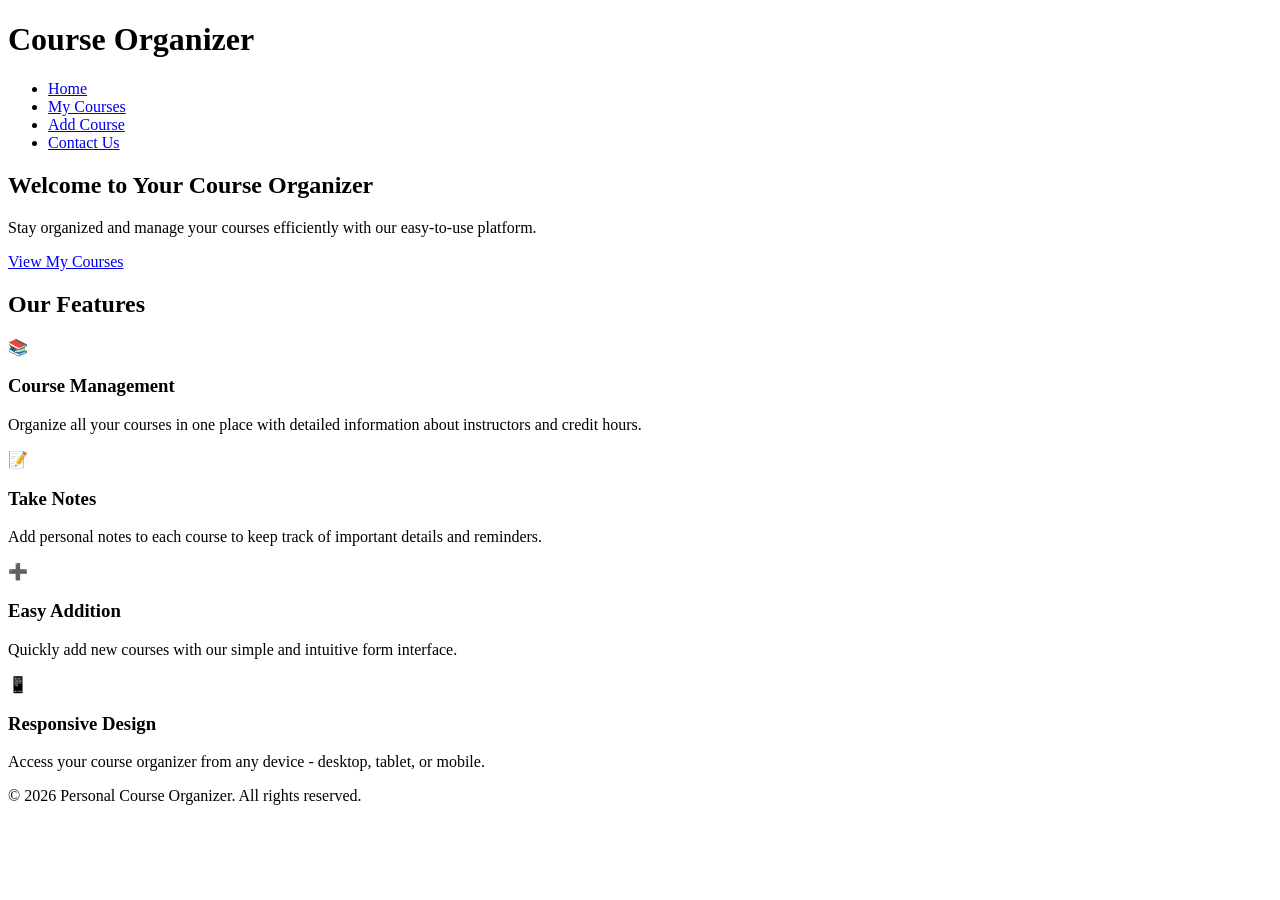
==== index.html @ fb435256 "Add files via upload" ====
<!DOCTYPE html>
<html lang="en">
<head>
    <meta charset="UTF-8">
    <meta name="viewport" content="width=device-width, initial-scale=1.0">
    <title>Personal Course Organizer - Home</title>
    <link rel="stylesheet" href="css/style.css">
</head>
<body>
    <header>
        <div class="header-content">
            <h1 class="logo">Course Organizer</h1>
            <nav>
                <ul>
                    <li><a href="index.html" class="active">Home</a></li>
                    <li><a href="courses.html">My Courses</a></li>
                    <li><a href="add-course.html">Add Course</a></li>
                    <li><a href="contact.html">Contact Us</a></li>
                </ul>
            </nav>
        </div>
    </header>

    <main>
        <section class="hero">
            <h1>Welcome to Your Course Organizer</h1>
            <p>Stay organized and manage your courses efficiently with our easy-to-use platform.</p>
            <a href="courses.html" class="btn">View My Courses</a>
        </section>

        <section class="features">
            <h2>Our Features</h2>
            <div class="features-grid">
                <div class="feature-card">
                    <div class="icon">📚</div>
                    <h3>Course Management</h3>
                    <p>Organize all your courses in one place with detailed information about instructors and credit hours.</p>
                </div>
                <div class="feature-card">
                    <div class="icon">📝</div>
                    <h3>Take Notes</h3>
                    <p>Add personal notes to each course to keep track of important details and reminders.</p>
                </div>
                <div class="feature-card">
                    <div class="icon">➕</div>
                    <h3>Easy Addition</h3>
                    <p>Quickly add new courses with our simple and intuitive form interface.</p>
                </div>
                <div class="feature-card">
                    <div class="icon">📱</div>
                    <h3>Responsive Design</h3>
                    <p>Access your course organizer from any device - desktop, tablet, or mobile.</p>
                </div>
            </div>
        </section>
    </main>

    <footer>
        <p>&copy; 2026 Personal Course Organizer. All rights reserved.</p>
    </footer>
</body>
</html>
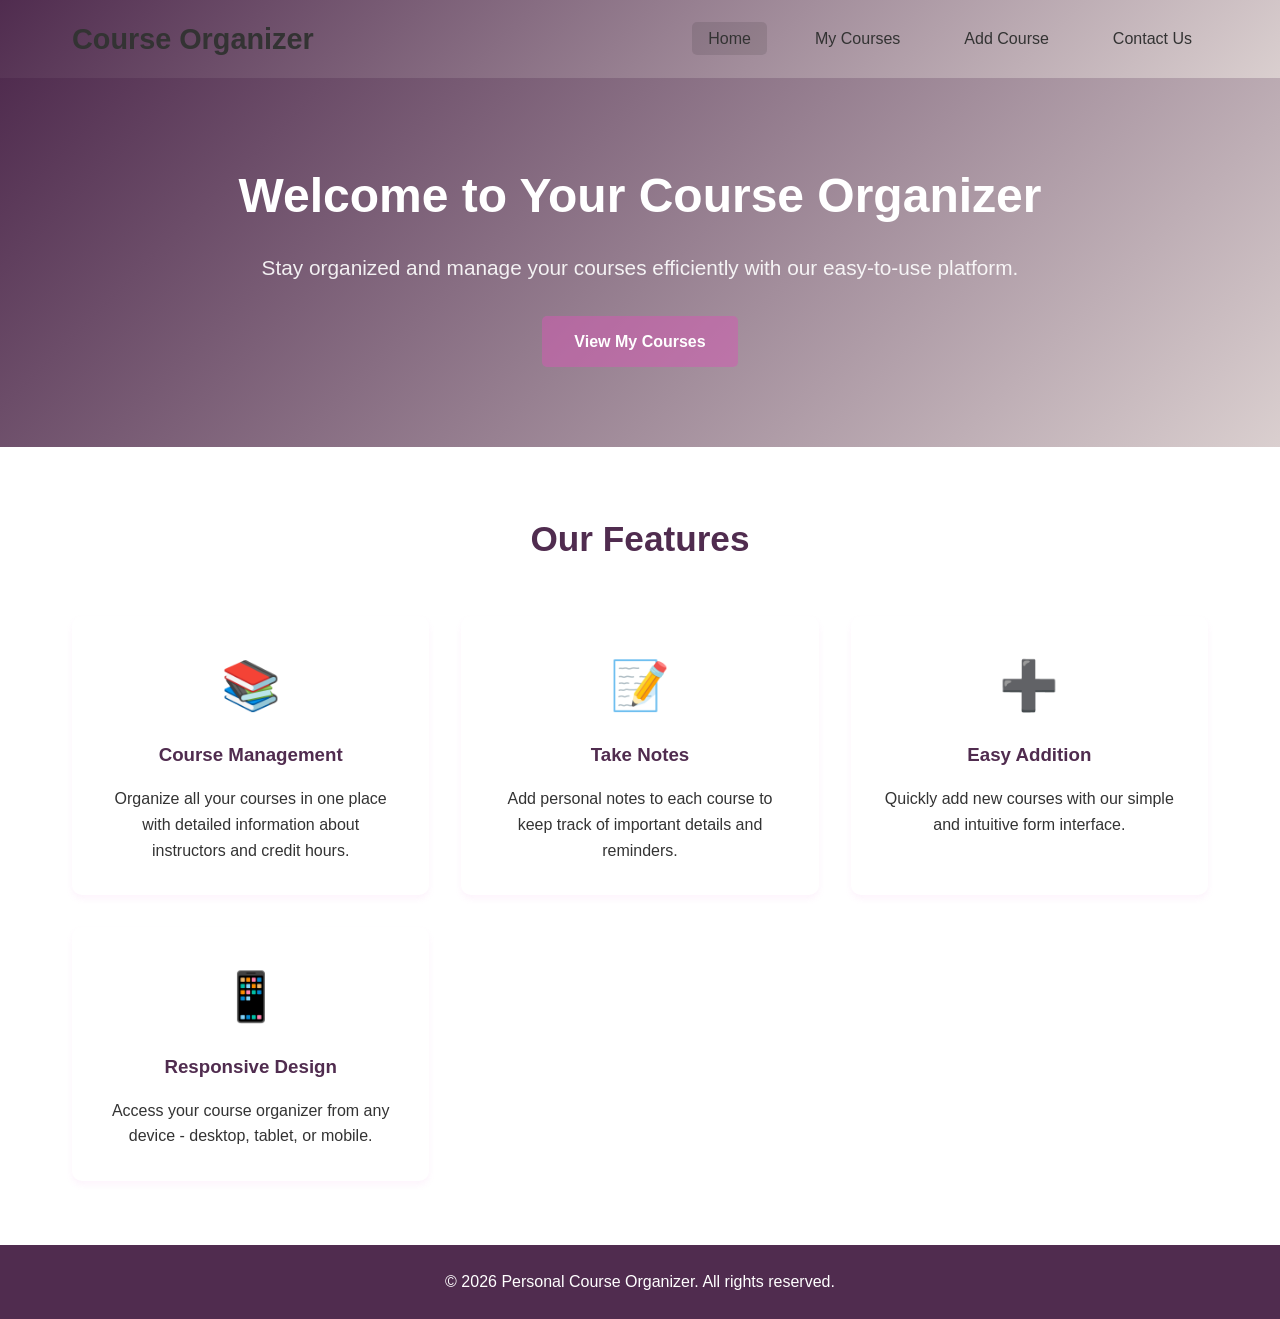
==== commit 7b5555b8: "Fix stylesheet link in index.html" ====
--- a/index.html
+++ b/index.html
@@ -4,7 +4,7 @@
     <meta charset="UTF-8">
     <meta name="viewport" content="width=device-width, initial-scale=1.0">
     <title>Personal Course Organizer - Home</title>
-    <link rel="stylesheet" href="css/style.css">
+    <link rel="stylesheet" href="style.css">
 </head>
 <body>
     <header>
--- a/style.css
+++ b/style.css
@@ -0,0 +1,286 @@
+* {
+    margin: 0;
+    padding: 0;
+    box-sizing: border-box;
+}
+
+:root {
+    --primary-color: #502c4f;
+    --secondary-color: #dacfcf;
+    --accent-color: #d15cb287;
+    --text-color: #333;
+    --light-bg: #ecf0f1;
+    --white: #ffffff;
+    --shadow: 0 4px 6px rgba(230, 137, 222, 0.092);
+    --transition: all 0.3s ease;
+}
+
+body {
+    font-family: 'Segoe UI', Tahoma, Geneva, Verdana, sans-serif;
+    line-height: 1.6;
+    color: var(--text-color);
+    background-color: #ffffff;
+    display: flex;
+    flex-direction: column;
+    min-height: 100vh;
+}
+
+header {
+    background: linear-gradient(135deg, var(--primary-color), var(--secondary-color));
+    color: var(--black);
+    padding: 1rem 0;
+    box-shadow: var(--shadow);
+}
+
+.header-content {
+    max-width: 1200px;
+    margin: 0 auto;
+    display: flex;
+    justify-content: space-between;
+    align-items: center;
+    padding: 0 2rem;
+}
+
+.logo {
+    font-size: 1.8rem;
+    font-weight: 700;
+}
+
+nav ul {
+    display: flex;
+    list-style: none;
+    gap: 2rem;
+}
+
+nav ul li a {
+    color: var(--black);
+    text-decoration: none;
+    font-weight: 500;
+    padding: 0.5rem 1rem;
+    border-radius: 5px;
+    transition: var(--transition);
+}
+
+nav ul li a:hover,
+nav ul li a.active {
+    background-color: rgba(0, 0, 0, 0.1);
+    transform: translateY(-2px);
+}
+
+main {
+    flex: 1;
+}
+
+.hero {
+    background: linear-gradient(135deg, var(--primary-color), var(--secondary-color));
+    color: var(--white);
+    text-align: center;
+    padding: 5rem 2rem;
+}
+
+.hero h1 {
+    font-size: 3rem;
+    margin-bottom: 1rem;
+}
+
+.hero p {
+    font-size: 1.3rem;
+    margin-bottom: 2rem;
+    opacity: 0.9;
+}
+
+.btn {
+    display: inline-block;
+    background-color: var(--accent-color);
+    color: var(--white);
+    padding: 0.8rem 2rem;
+    text-decoration: none;
+    border-radius: 5px;
+    font-weight: 600;
+    transition: var(--transition);
+    border: none;
+    cursor: pointer;
+}
+
+.btn:hover {
+    background-color: #862d76;
+    transform: translateY(-3px);
+    box-shadow: 0 6px 12px rgba(0, 0, 0, 0.2);
+}
+
+.features {
+    max-width: 1200px;
+    margin: 4rem auto;
+    padding: 0 2rem;
+}
+
+.features h2 {
+    text-align: center;
+    font-size: 2.2rem;
+    margin-bottom: 3rem;
+    color: var(--primary-color);
+}
+
+.features-grid {
+    display: grid;
+    grid-template-columns: repeat(auto-fit, minmax(280px, 1fr));
+    gap: 2rem;
+}
+
+.feature-card {
+    background: var(--white);
+    padding: 2rem;
+    border-radius: 10px;
+    box-shadow: var(--shadow);
+    text-align: center;
+    transition: var(--transition);
+}
+
+.feature-card:hover {
+    transform: translateY(-10px);
+    box-shadow: 0 8px 20px rgba(0, 0, 0, 0.15);
+}
+
+.feature-card .icon {
+    font-size: 3rem;
+    margin-bottom: 1rem;
+}
+
+.feature-card h3 {
+    margin-bottom: 1rem;
+    color: var(--primary-color);
+}
+
+footer {
+    background-color: var(--primary-color);
+    color: var(--white);
+    text-align: center;
+    padding: 1.5rem;
+    margin-top: auto;
+}
+
+.container {
+    max-width: 1000px;
+    margin: 3rem auto;
+    padding: 0 2rem;
+}
+
+.page-title {
+    text-align: center;
+    font-size: 2.5rem;
+    color: var(--primary-color);
+    margin-bottom: 2rem;
+}
+
+.course-table {
+    width: 100%;
+    border-collapse: collapse;
+    background: var(--white);
+    border-radius: 10px;
+    overflow: hidden;
+    box-shadow: var(--shadow);
+}
+
+.course-table th,
+.course-table td {
+    padding: 1rem;
+    text-align: left;
+    border-bottom: 1px solid #eee;
+}
+
+.course-table th {
+    background-color: var(--primary-color);
+    color: var(--white);
+    font-weight: 600;
+}
+
+.course-table tr {
+    transition: var(--transition);
+}
+
+.course-table tbody tr:hover {
+    background-color: #f1f8ff;
+    transform: scale(1.01);
+}
+
+.course-table tbody tr:last-child td {
+    border-bottom: none;
+}
+
+.form-group {
+    margin-bottom: 1.5rem;
+}
+
+.form-group label {
+    display: block;
+    margin-bottom: 0.5rem;
+    font-weight: 600;
+    color: var(--primary-color);
+}
+
+.form-group input,
+.form-group textarea {
+    width: 100%;
+    padding: 0.8rem;
+    border: 2px solid #ddd;
+    border-radius: 5px;
+    font-size: 1rem;
+    transition: var(--transition);
+}
+
+.form-group input:focus,
+.form-group textarea:focus {
+    outline: none;
+    border-color: var(--secondary-color);
+    box-shadow: 0 0 5px rgba(52, 152, 219, 0.3);
+}
+
+.form-group textarea {
+    min-height: 120px;
+    resize: vertical;
+}
+
+.form-container {
+    background: var(--white);
+    padding: 2.5rem;
+    border-radius: 10px;
+    box-shadow: var(--shadow);
+    max-width: 600px;
+    margin: 0 auto;
+}
+
+.contact-intro {
+    text-align: center;
+    margin-bottom: 2rem;
+    color: #666;
+}
+
+@media (max-width: 768px) {
+    .header-content {
+        flex-direction: column;
+        gap: 1rem;
+    }
+
+    nav ul {
+        flex-wrap: wrap;
+        justify-content: center;
+        gap: 1rem;
+    }
+
+    .hero h1 {
+        font-size: 2rem;
+    }
+
+    .hero p {
+        font-size: 1rem;
+    }
+
+    .course-table {
+        font-size: 0.9rem;
+    }
+
+    .course-table th,
+    .course-table td {
+        padding: 0.7rem 0.5rem;
+    }
+}
